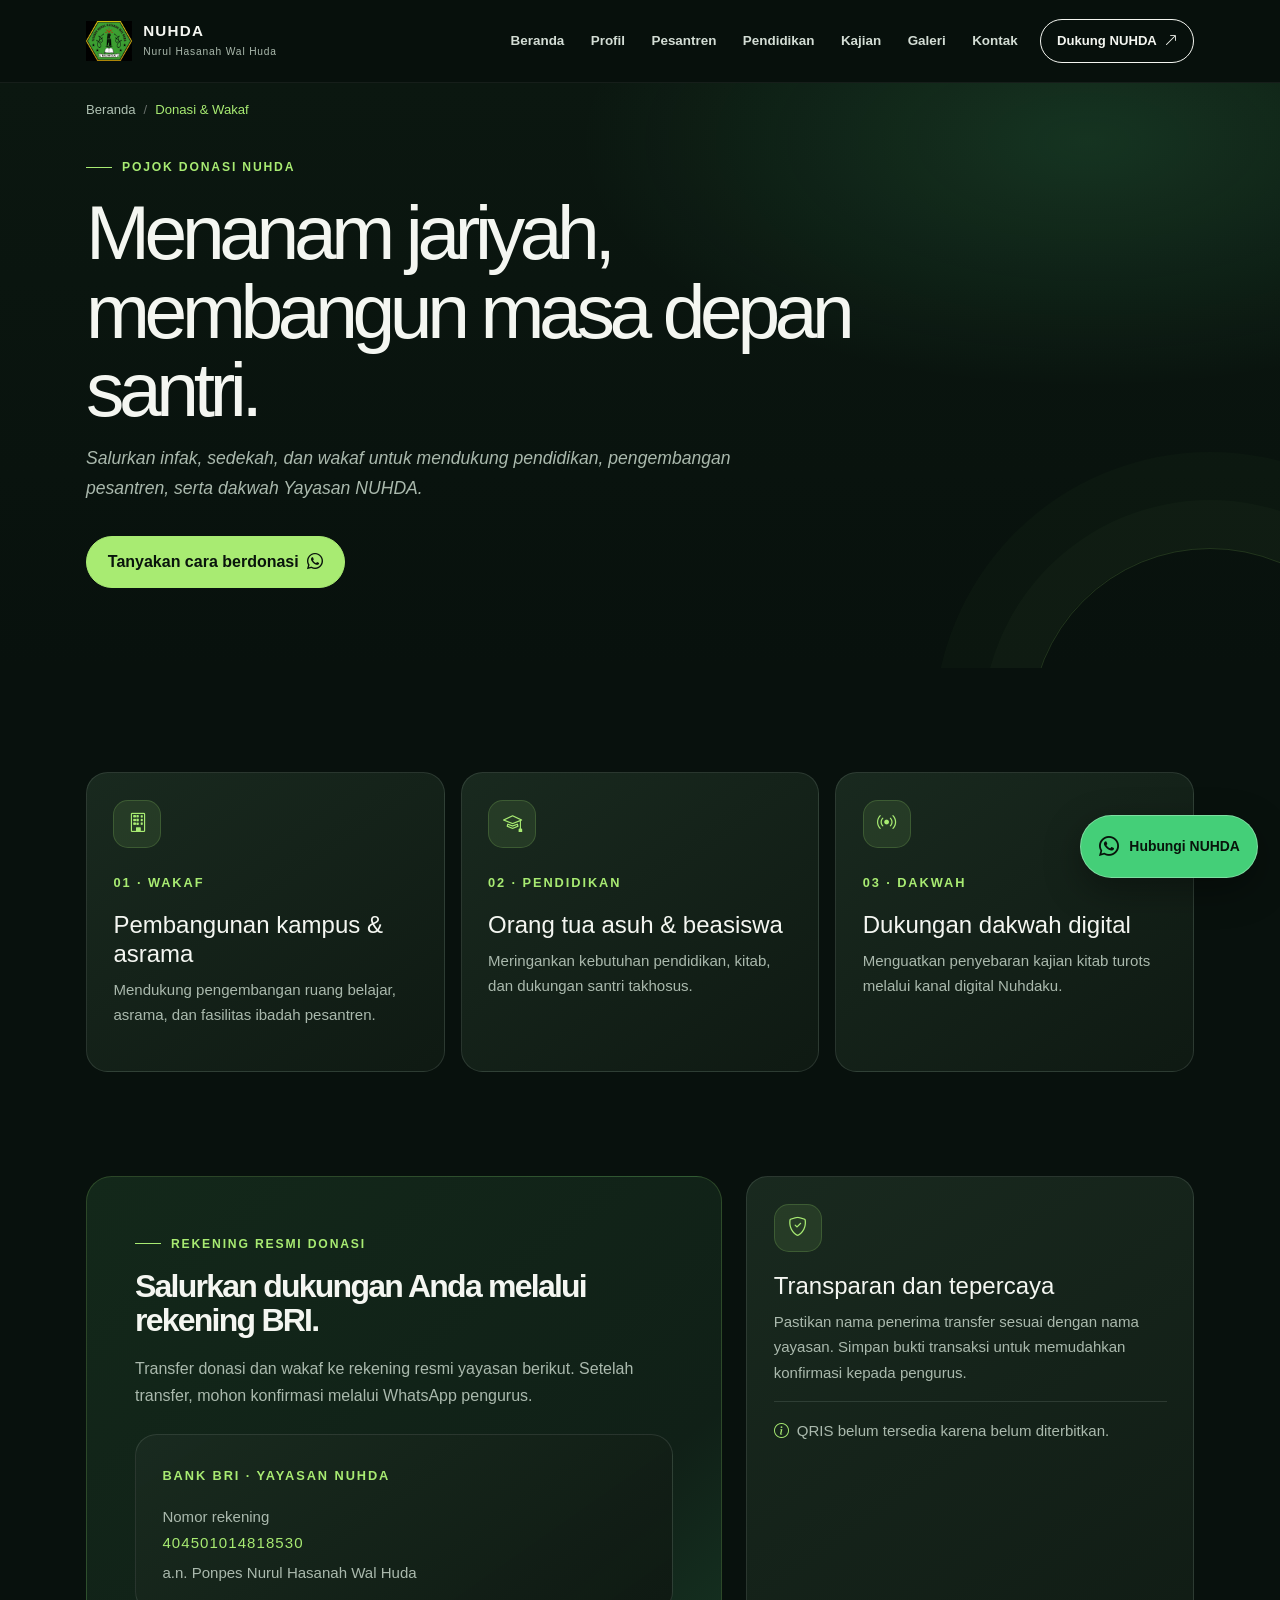
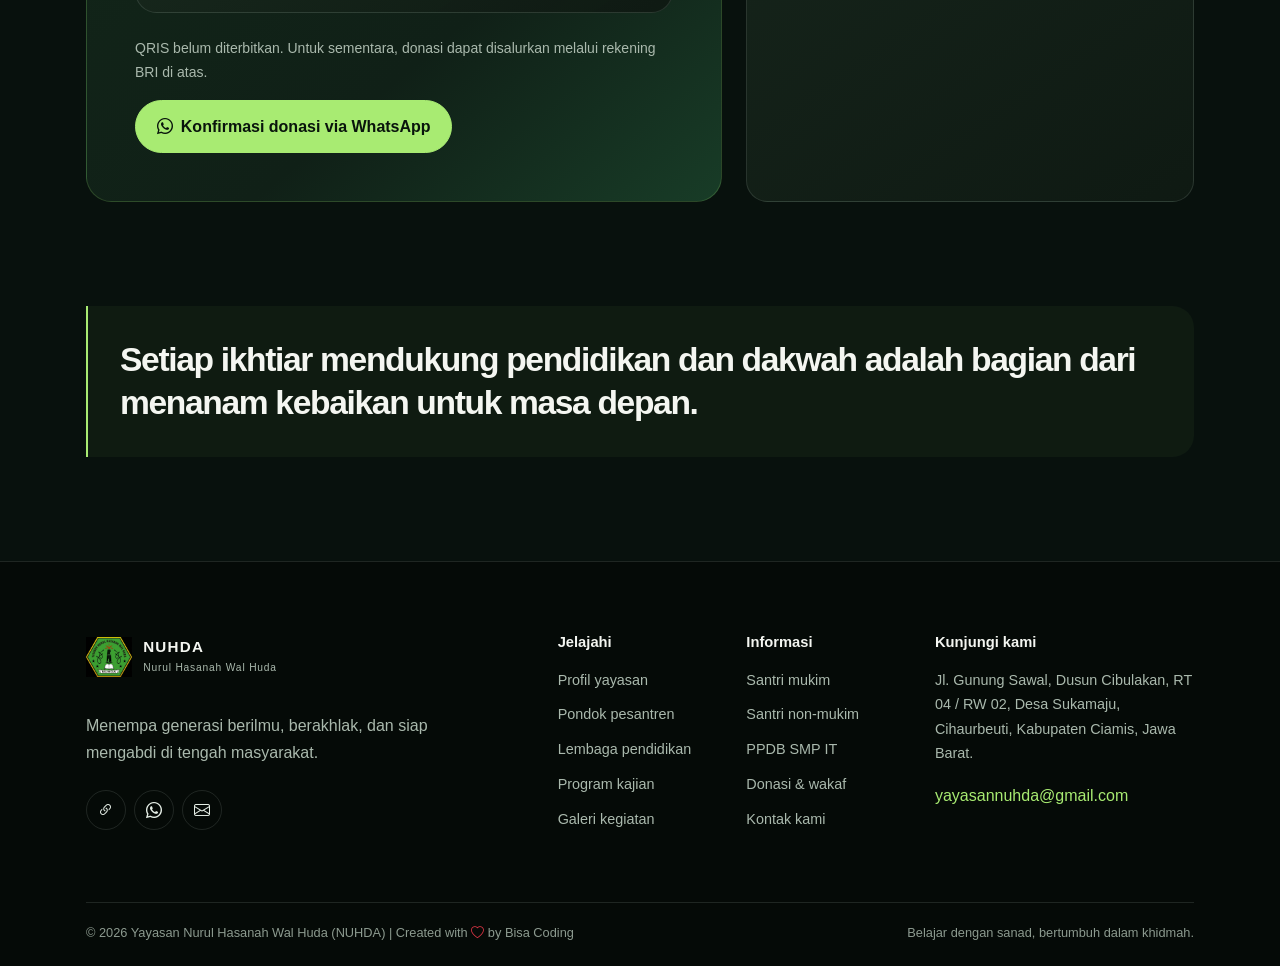
==== pages/donasi.html @ dc259652 "first commit" ====
<!doctype html>
<html lang="id"><head><meta charset="utf-8"><meta name="viewport" content="width=device-width, initial-scale=1"><meta name="description" content="Dukung pendidikan santri, pengembangan pesantren, dan dakwah digital Yayasan NUHDA melalui donasi dan wakaf."><title>Donasi & Wakaf — NUHDA</title><link href="https://cdn.jsdelivr.net/npm/bootstrap@5.3.3/dist/css/bootstrap.min.css" rel="stylesheet"><link href="https://cdn.jsdelivr.net/npm/bootstrap-icons@1.11.3/font/bootstrap-icons.min.css" rel="stylesheet"><link href="../assets/css/site.css" rel="stylesheet"></head>
<body data-page="donasi"><header class="site-header" data-site-header></header><main>
  <section class="page-hero"><div class="container"><nav aria-label="breadcrumb"><ol class="breadcrumb"><li class="breadcrumb-item"><a href="../index.html">Beranda</a></li><li class="breadcrumb-item active" aria-current="page">Donasi & Wakaf</li></ol></nav><span class="eyebrow">Pojok donasi NUHDA</span><h1>Menanam jariyah, membangun masa depan santri.</h1><p>Salurkan infak, sedekah, dan wakaf untuk mendukung pendidikan, pengembangan pesantren, serta dakwah Yayasan NUHDA.</p><a href="https://wa.me/6282115499505" class="btn btn-primary-green mt-3" target="_blank" rel="noopener noreferrer">Tanyakan cara berdonasi <i class="bi bi-whatsapp ms-1"></i></a></div></section>
  <section class="section-space"><div class="container"><div class="row g-3">
    <div class="col-md-4"><article class="surface-card"><span class="card-icon"><i class="bi bi-building"></i></span><span class="program-number">01 · WAKAF</span><h2 class="mt-3 h4">Pembangunan kampus & asrama</h2><p>Mendukung pengembangan ruang belajar, asrama, dan fasilitas ibadah pesantren.</p></article></div>
    <div class="col-md-4"><article class="surface-card"><span class="card-icon"><i class="bi bi-mortarboard"></i></span><span class="program-number">02 · PENDIDIKAN</span><h2 class="mt-3 h4">Orang tua asuh & beasiswa</h2><p>Meringankan kebutuhan pendidikan, kitab, dan dukungan santri takhosus.</p></article></div>
    <div class="col-md-4"><article class="surface-card"><span class="card-icon"><i class="bi bi-broadcast"></i></span><span class="program-number">03 · DAKWAH</span><h2 class="mt-3 h4">Dukungan dakwah digital</h2><p>Menguatkan penyebaran kajian kitab turots melalui kanal digital Nuhdaku.</p></article></div>
  </div></div></section>
  <section class="section-space pt-0"><div class="container"><div class="row g-4 align-items-stretch">
    <div class="col-lg-7"><div class="accent-panel h-100"><span class="eyebrow">Rekening resmi donasi</span><h2 class="section-title fs-2">Salurkan dukungan Anda melalui rekening BRI.</h2><p class="text-muted">Transfer donasi dan wakaf ke rekening resmi yayasan berikut. Setelah transfer, mohon konfirmasi melalui WhatsApp pengurus.</p><div class="surface-card my-4"><span class="program-number">BANK BRI · YAYASAN NUHDA</span><p class="text-muted mb-1 mt-3">Nomor rekening</p><p class="h3 mb-0 text-green" style="letter-spacing:.07em">404501014818530</p><p class="small text-muted mt-2 mb-0">a.n. Ponpes Nurul Hasanah Wal Huda</p></div><p class="small text-muted">QRIS belum diterbitkan. Untuk sementara, donasi dapat disalurkan melalui rekening BRI di atas.</p><a class="btn btn-primary-green" href="https://wa.me/6282115499505?text=Assalamu%27alaikum%2C%20saya%20telah%20berdonasi%20ke%20rekening%20BRI%20Yayasan%20NUHDA.%20Berikut%20saya%20kirimkan%20bukti%20transfer." target="_blank" rel="noopener noreferrer"><i class="bi bi-whatsapp me-2"></i>Konfirmasi donasi via WhatsApp</a></div></div>
    <div class="col-lg-5"><div class="surface-card h-100"><span class="card-icon"><i class="bi bi-shield-check"></i></span><h2 class="h4">Transparan dan tepercaya</h2><p class="text-muted">Pastikan nama penerima transfer sesuai dengan nama yayasan. Simpan bukti transaksi untuk memudahkan konfirmasi kepada pengurus.</p><hr class="soft-divider"><p class="small text-muted mb-0"><i class="bi bi-info-circle text-green me-2"></i>QRIS belum tersedia karena belum diterbitkan.</p></div></div>
  </div></div></section>
  <section class="section-space pt-0"><div class="container"><div class="quote-block"><p>Setiap ikhtiar mendukung pendidikan dan dakwah adalah bagian dari menanam kebaikan untuk masa depan.</p></div></div></section>
</main><div data-site-footer></div><script src="https://cdn.jsdelivr.net/npm/bootstrap@5.3.3/dist/js/bootstrap.bundle.min.js"></script><script src="../assets/js/main.js"></script></body></html>
---- assets/css/site.css ----
:root {
  --ink: #08110d;
  --ink-soft: #101b15;
  --surface: #15231b;
  --surface-light: #1b2c21;
  --line: rgba(220, 239, 224, 0.12);
  --text: #f4f6f1;
  --muted: #aab9ad;
  --green: #a8eb72;
  --green-strong: #4cc576;
  --green-dark: #173d2b;
  --cream: #e6eadf;
  --radius: 1.35rem;
  --shadow: 0 24px 70px rgba(0, 0, 0, 0.26);
}

* {
  box-sizing: border-box;
}
html {
  scroll-behavior: smooth;
  overflow-x: clip;
}
body {
  background: var(--ink);
  color: var(--text);
  font-family: Inter, "Segoe UI", Arial, sans-serif;
  line-height: 1.7;
  -webkit-font-smoothing: antialiased;
  overflow-x: clip;
}
::selection {
  background: var(--green);
  color: var(--ink);
}
a {
  color: inherit;
  text-decoration: none;
}
a:hover {
  color: var(--green);
}
img {
  max-width: 100%;
}
.text-muted {
  color: var(--muted) !important;
}
.text-green {
  color: var(--green) !important;
}
.text-uppercase {
  letter-spacing: 0.14em;
}
.section-space {
  padding: 6.5rem 0;
}
.section-space-sm {
  padding: 4.5rem 0;
}
.container {
  --bs-gutter-x: 2rem;
}
.eyebrow {
  display: inline-flex;
  align-items: center;
  gap: 0.65rem;
  color: var(--green);
  font-size: 0.76rem;
  font-weight: 750;
  letter-spacing: 0.15em;
  text-transform: uppercase;
}
.eyebrow::before {
  content: "";
  width: 1.6rem;
  height: 1px;
  background: currentColor;
}
.section-title {
  max-width: 760px;
  margin: 0.9rem 0 1.1rem;
  font-size: clamp(2rem, 4vw, 3.6rem);
  font-weight: 700;
  letter-spacing: -0.055em;
  line-height: 1.08;
}
.section-intro {
  max-width: 650px;
  color: var(--muted);
  font-size: 1.05rem;
}
.display-title {
  font-size: clamp(3rem, 7.5vw, 6.6rem);
  line-height: 0.98;
  letter-spacing: -0.075em;
  font-weight: 750;
}
.btn {
  border-radius: 999px;
  padding: 0.82rem 1.3rem;
  font-weight: 700;
  transition:
    transform 0.2s ease,
    background 0.2s ease;
}
.btn:hover {
  transform: translateY(-2px);
}
.btn-primary-green {
  color: #09140c;
  background: var(--green);
  border: 1px solid var(--green);
}
.btn-primary-green:hover,
.btn-primary-green:focus {
  color: #09140c;
  background: #bdf68e;
  border-color: #bdf68e;
}
.btn-outline-light {
  border-color: rgba(255, 255, 255, 0.26);
}
.btn-outline-light:hover {
  background: rgba(255, 255, 255, 0.08);
  border-color: rgba(255, 255, 255, 0.6);
  color: white;
}
.btn-outline-green {
  border: 1px solid rgba(168, 235, 114, 0.55);
  color: var(--green);
}
.btn-outline-green:hover {
  background: var(--green);
  color: var(--ink);
}
.site-header {
  position: sticky;
  top: 0;
  z-index: 1000;
  background: rgba(8, 17, 13, 0.89);
  border-bottom: 1px solid rgba(255, 255, 255, 0.06);
  backdrop-filter: blur(18px);
}
.navbar {
  min-height: 82px;
}
.navbar-brand {
  display: inline-flex;
  gap: 0.7rem;
  align-items: center;
  color: var(--text);
}
.brand-logo {
  display: block;
  width: 46px;
  height: 46px;
  flex: 0 0 46px;
  object-fit: contain;
}
.brand-name {
  display: block;
  font-size: 0.95rem;
  font-weight: 800;
  letter-spacing: 0.08em;
  line-height: 1.15;
  color: var(--text);
}
.brand-name:hover {
  color: var(--green) !important;
}
.brand-sub {
  display: block;
  margin-top: 0.24rem;
  color: var(--muted);
  font-size: 0.64rem;
  letter-spacing: 0.08em;
}
.navbar-nav {
  gap: 0.15rem;
}
.navbar-nav .nav-link {
  padding: 0.65rem 0.75rem !important;
  color: #d3ddd5;
  font-size: 0.84rem;
  font-weight: 600;
}
.navbar-nav .nav-link:hover,
.navbar-nav .nav-link.active,
.navbar-nav .show > .nav-link {
  color: var(--green);
}
.dropdown-menu {
  padding: 0.55rem;
  background: var(--surface);
  border: 1px solid var(--line);
  border-radius: 0.9rem;
  box-shadow: var(--shadow);
}
.dropdown-item {
  padding: 0.7rem 0.85rem;
  color: #e2e9e3;
  border-radius: 0.55rem;
  font-size: 0.88rem;
}
.dropdown-item:hover,
.dropdown-item.active {
  color: var(--green);
  background: rgba(168, 235, 114, 0.09);
}
.navbar-toggler {
  border-color: var(--line);
  box-shadow: none !important;
}
.navbar-toggler-icon {
  filter: invert(1);
}
.nav-cta {
  font-size: 0.82rem;
  padding: 0.7rem 1rem;
}
.page-hero {
  position: relative;
  overflow: hidden;
  padding: 1rem 0 5rem;
  background:
    radial-gradient(
      ellipse at 85% 10%,
      rgba(76, 197, 118, 0.17),
      transparent 33%
    ),
    linear-gradient(180deg, #0b1710, var(--ink));
}
.page-hero::after {
  position: absolute;
  content: "";
  width: 360px;
  height: 360px;
  right: -110px;
  bottom: -240px;
  border: 1px solid rgba(168, 235, 114, 0.16);
  border-radius: 50%;
  box-shadow:
    0 0 0 48px rgba(168, 235, 114, 0.025),
    0 0 0 96px rgba(168, 235, 114, 0.02);
}
.page-hero .container {
  position: relative;
  z-index: 1;
}
.page-hero h1 {
  max-width: 850px;
  margin: 1rem 0;
  font-size: clamp(2.7rem, 6vw, 5.4rem);
  letter-spacing: -0.07em;
  line-height: 1.02;
}
.page-hero p {
  max-width: 670px;
  color: var(--muted);
  font-size: 1.1rem;
  font-style: italic;
}
.hero {
  min-height: min(760px, calc(100vh - 82px));
  display: flex;
  align-items: flex-start;
  position: relative;
  isolation: isolate;
  overflow: hidden;
}
.hero::before {
  position: absolute;
  z-index: -2;
  inset: 0;
  content: "";
  background: url("../img/gallery/WhatsApp Image 2026-10-20 at 20.29.22.jpeg")
    center 44% / cover no-repeat;
  opacity: 0.48;
}
.hero::after {
  position: absolute;
  z-index: -1;
  inset: 0;
  content: "";
  background:
    linear-gradient(
      90deg,
      rgba(8, 17, 13, 0.98) 0%,
      rgba(8, 17, 13, 0.84) 45%,
      rgba(8, 17, 13, 0.23) 100%
    ),
    linear-gradient(0deg, var(--ink), transparent 28%);
}
.hero-copy {
  max-width: 820px;
  padding: 1rem 0 6.5rem;
}
.hero-copy .lead {
  max-width: 610px;
  margin: 1.5rem 0 2rem;
  color: #d5ded5;
  font-size: clamp(1.04rem, 2vw, 1.25rem);
}
.lead span {
  display: block;
  margin-top: 0.35rem;
  color: var(--green);
  font-size: 1.05rem;
  font-weight: 650;
  font-style: italic;
}
.hero-meta {
  display: flex;
  flex-wrap: wrap;
  gap: 0.6rem 1.4rem;
  margin-top: 2rem;
  color: #d1ddd3;
  font-size: 0.88rem;
}
.hero-meta span {
  display: inline-flex;
  gap: 0.45rem;
  align-items: center;
}
.hero-meta i {
  color: var(--green);
}
.stat-strip {
  position: relative;
  margin-top: -1px;
  background: #0d1711;
  border-block: 1px solid var(--line);
}
.stat-item {
  height: 100%;
  padding: 1.6rem 1.4rem;
  border-right: 1px solid var(--line);
}
.stat-item strong {
  display: block;
  color: var(--green);
  font-size: 1.9rem;
  letter-spacing: -0.06em;
}
.stat-item span {
  color: var(--muted);
  font-size: 0.84rem;
}
article.surface-card{
  min-height: 300px;
  padding: 1.65rem;
}
.surface-card {
  min-height: 150px;
  padding: 1.65rem;
  background: linear-gradient(
    145deg,
    rgba(26, 43, 32, 0.96),
    rgba(15, 26, 19, 0.98)
  );
  border: 1px solid var(--line);
  border-radius: var(--radius);
  transition:
    border-color 0.2s ease,
    transform 0.2s ease;
}
a.surface-card {
  display: block;
}
a.surface-card:hover {
  transform: translateY(-5px);
  border-color: rgba(168, 235, 114, 0.45);
  color: var(--text);
}
.card-icon {
  display: grid;
  width: 48px;
  height: 48px;
  place-items: center;
  margin-bottom: 1.25rem;
  color: var(--green);
  background: rgba(168, 235, 114, 0.1);
  border: 1px solid rgba(168, 235, 114, 0.18);
  border-radius: 15px;
  font-size: 1.2rem;
}
.surface-card h3 {
  margin-bottom: 0.55rem;
  font-size: 1.18rem;
  font-weight: 700;
  letter-spacing: -0.025em;
}
.surface-card p {
  margin-bottom: 0;
  color: var(--muted);
  font-size: 0.94rem;
}
.card-arrow {
  display: inline-flex;
  align-items: center;
  gap: 0.5rem;
  margin-top: 1.2rem;
  color: var(--green);
  font-size: 0.88rem;
  font-weight: 700;
}
.photo-frame {
  position: relative;
  overflow: hidden;
  border-radius: var(--radius);
  background: var(--surface);
}
.photo-frame img {
  width: 100%;
  height: 100%;
  min-height: 280px;
  object-fit: cover;
}
.photo-caption {
  position: absolute;
  right: 1rem;
  bottom: 1rem;
  left: 1rem;
  padding: 1rem 1.1rem;
  background: rgba(8, 17, 13, 0.76);
  border: 1px solid rgba(255, 255, 255, 0.15);
  border-radius: 1rem;
  backdrop-filter: blur(12px);
}
.photo-caption strong {
  display: block;
  font-size: 0.95rem;
}
.photo-caption span {
  color: #c0cec2;
  font-size: 0.8rem;
}
.quote-block {
  padding: 2rem;
  border-left: 2px solid var(--green);
  background: rgba(168, 235, 114, 0.045);
  border-radius: 0 var(--radius) var(--radius) 0;
}
.quote-block p {
  margin: 0;
  font-size: clamp(1.35rem, 3vw, 2.1rem);
  font-weight: 650;
  letter-spacing: -0.04em;
  line-height: 1.3;
}
.list-check {
  display: grid;
  gap: 0.8rem;
  padding: 0;
  list-style: none;
}
.list-check li {
  display: flex;
  gap: 0.75rem;
  align-items: flex-start;
  color: #d4ded5;
}
.list-check i {
  margin-top: 0.35rem;
  color: var(--green);
}
.pill {
  display: inline-flex;
  padding: 0.38rem 0.76rem;
  color: #dff4cf;
  background: rgba(168, 235, 114, 0.08);
  border: 1px solid rgba(168, 235, 114, 0.16);
  border-radius: 999px;
  font-size: 0.78rem;
  font-weight: 650;
}
.accent-panel {
  padding: clamp(1.5rem, 4vw, 3rem);
  background: linear-gradient(140deg, #13281a, #102017 66%, #183c27);
  border: 1px solid rgba(168, 235, 114, 0.18);
  border-radius: calc(var(--radius) + 0.25rem);
}
.soft-divider {
  border-color: var(--line);
  opacity: 1;
}
.program-number {
  color: var(--green);
  font-size: 0.8rem;
  font-weight: 800;
  letter-spacing: 0.15em;
}
.program-card {
  min-height: 240px;
}
.form-control,
.form-select {
  padding: 0.8rem 0.95rem;
  color: var(--text);
  background: #0d1711;
  border-color: var(--line);
  border-radius: 0.8rem;
}
.form-control:focus,
.form-select:focus {
  color: var(--text);
  background: #0d1711;
  border-color: var(--green-strong);
  box-shadow: 0 0 0 0.2rem rgba(76, 197, 118, 0.12);
}
.form-control::placeholder {
  color: #819087;
}
.form-label {
  color: #d9e2da;
  font-size: 0.87rem;
  font-weight: 650;
}
.map-frame {
  position: relative;
  height: 320px;
  min-height: 0;
  overflow: hidden;
  isolation: isolate;
  background: var(--surface);
  border: 1px solid var(--line);
  border-radius: var(--radius);
}
.map-frame iframe {
  position: absolute;
  inset: 0;
  display: block;
  width: 100%;
  height: 100%;
  min-height: 0;
  border: 0;
  filter: grayscale(0.8) invert(0.9) contrast(0.86);
}
.contact-map-grid {
  display: grid;
  grid-template-columns: repeat(2, minmax(0, 1fr));
  gap: 1rem;
  margin-top: 1rem;
}
.contact-map-grid > [class*="col-"] {
  width: auto;
  padding: 0;
}
.contact-map-grid .surface-card {
  height: auto;
  min-height: 150px;
}
.site-footer {
  position: relative;
  z-index: 1;
  padding: 4.5rem 0 1.4rem;
  background: #050a07;
  border-top: 1px solid var(--line);
}
.footer-title {
  margin-bottom: 1rem;
  font-size: 0.92rem;
  font-weight: 750;
}
.footer-links {
  display: grid;
  gap: 0.65rem;
  padding: 0;
  list-style: none;
  color: var(--muted);
  font-size: 0.9rem;
}
.footer-links a:hover {
  color: var(--green);
}
.footer-bottom {
  margin-top: 3.4rem;
  padding-top: 1.2rem;
  border-top: 1px solid var(--line);
  color: #8c9a8f;
  font-size: 0.8rem;
}
.social-link {
  display: inline-grid;
  width: 40px;
  height: 40px;
  place-items: center;
  color: #e5eee6;
  border: 1px solid var(--line);
  border-radius: 50%;
}
.social-link:hover {
  color: var(--ink);
  background: var(--green);
  border-color: var(--green);
}
.whatsapp-float {
  position: fixed;
  z-index: 1050;
  right: 1.35rem;
  bottom: 1.35rem;
  display: flex;
  align-items: center;
  gap: 0.65rem;
  padding: 0.85rem 1.1rem;
  color: #08140b;
  background: #44cf78;
  border: 1px solid rgba(255, 255, 255, 0.3);
  border-radius: 999px;
  box-shadow: 0 12px 36px rgba(0, 0, 0, 0.35);
  font-size: 0.87rem;
  font-weight: 800;
}
.whatsapp-float:hover {
  color: #08140b;
  background: #70e697;
  transform: translateY(-2px);
}
.whatsapp-float i {
  font-size: 1.25rem;
}
.breadcrumb {
  --bs-breadcrumb-divider-color: rgba(255, 255, 255, 0.38);
  margin-bottom: 1.7rem;
}
.breadcrumb-item,
.breadcrumb-item a {
  color: #afc1b2;
  font-size: 0.82rem;
}
.breadcrumb-item.active {
  color: var(--green);
}
.table-dark {
  --bs-table-bg: rgba(15, 26, 19, 0.88);
  --bs-table-color: #e7eee7;
  --bs-table-border-color: var(--line);
}
.table-responsive {
  overflow: hidden;
  border: 1px solid var(--line);
  border-radius: 1rem;
}
.accordion-item {
  color: var(--text);
  background: var(--surface);
  border-color: var(--line);
}
.accordion-button {
  color: var(--text);
  background: var(--surface-light);
  font-weight: 700;
}
.accordion-button:not(.collapsed) {
  color: var(--green);
  background: #1a3022;
  box-shadow: none;
}
.accordion-button:focus {
  box-shadow: 0 0 0 0.2rem rgba(76, 197, 118, 0.13);
}
.accordion-button::after {
  filter: invert(1);
}
.accordion-body {
  color: #c4d0c6;
}
.swiper {
  width: 100%;
}
.gallery-main {
  overflow: hidden;
  border-radius: var(--radius);
  background: var(--surface);
}
.gallery-main .swiper-slide {
  position: relative;
  height: min(62vw, 620px);
  min-height: 300px;
  overflow: hidden;
}
.gallery-main img {
  width: 100%;
  height: 100%;
  object-fit: cover;
}
.gallery-main .photo-caption {
  max-width: 430px;
}
.gallery-thumb-navigation {
  display: flex;
  align-items: center;
  gap: 0.75rem;
  margin-top: 1rem;
}
.gallery-thumb-navigation button {
  display: grid;
  flex: 0 0 42px;
  width: 42px;
  height: 42px;
  place-items: center;
  color: var(--ink);
  background: var(--surface);
  border: 1px solid var(--line);
  border-radius: 50%;
}
.gallery-thumb-navigation button:hover:not(:disabled) {
  color: var(--ink);
  background: var(--green);
  border-color: var(--green);
}
.gallery-thumb-navigation button:disabled {
  cursor: not-allowed;
  opacity: 0.4;
}
.gallery-thumbs {
  min-width: 0;
  margin-top: 0;
}
.gallery-thumbs .swiper-slide {
  height: 92px;
  overflow: hidden;
  opacity: 0.48;
  border: 2px solid transparent;
  border-radius: 0.8rem;
  cursor: pointer;
}
.gallery-thumbs .swiper-slide-thumb-active {
  opacity: 1;
  border-color: var(--green);
}
.gallery-thumbs img {
  width: 100%;
  height: 100%;
  object-fit: cover;
}
.filter-chip {
  padding: 0.56rem 0.95rem;
  color: #cbd7cd;
  background: transparent;
  border: 1px solid var(--line);
  border-radius: 999px;
  font-size: 0.84rem;
  font-weight: 650;
}
.filter-chip:hover,
.filter-chip.active {
  color: var(--ink);
  background: var(--green);
  border-color: var(--green);
}
.gallery-section[data-hidden="true"] {
  display: none;
}
.form-message {
  min-height: 1.5rem;
  color: var(--green);
  font-size: 0.9rem;
}
.ratio > iframe {
  border: 0;
}

@media (max-width: 991.98px) {
  .contact-map-grid {
    grid-template-columns: 1fr;
  }
  .navbar-collapse {
    padding: 1rem 0 1.4rem;
  }
  .navbar-nav {
    gap: 0;
  }
  .navbar-nav .nav-link {
    padding: 0.72rem 0.3rem !important;
  }
  .nav-cta {
    margin-top: 0.7rem;
  }
  .hero {
    min-height: 680px;
  }
  .hero::after {
    background:
      linear-gradient(90deg, rgba(8, 17, 13, 0.94), rgba(8, 17, 13, 0.55)),
      linear-gradient(0deg, var(--ink), transparent 35%);
  }
  .section-space {
    padding: 5rem 0;
  }
}
@media (max-width: 575.98px) {
  .container {
    --bs-gutter-x: 1.35rem;
  }
  .row.g-5 {
    margin-left: -0.675rem !important;
    margin-right: -0.675rem !important;
  }
  .navbar {
    min-height: 72px;
  }
  .brand-logo {
    width: 40px;
    height: 40px;
    flex-basis: 40px;
  }
  .hero {
    min-height: 650px;
  }
  .hero-copy {
    padding: 1rem 0 5rem;
  }
  .page-hero {
    padding: 1rem 0 3.7rem;
  }
  .section-space {
    padding: 4rem 0;
  }
  .stat-item {
    padding: 1.15rem 0.75rem;
  }
  .stat-item strong {
    font-size: 1.55rem;
  }
  .stat-item span {
    font-size: 0.75rem;
  }
  .gallery-thumbs .swiper-slide {
    height: 68px;
  }
  .whatsapp-float {
    right: 0.8rem;
    bottom: 0.8rem;
    padding: 0.78rem 0.9rem;
  }
  .whatsapp-float span {
    display: none;
  }
}
@media (prefers-reduced-motion: reduce) {
  *,
  *::before,
  *::after {
    scroll-behavior: auto !important;
    transition: none !important;
  }
}
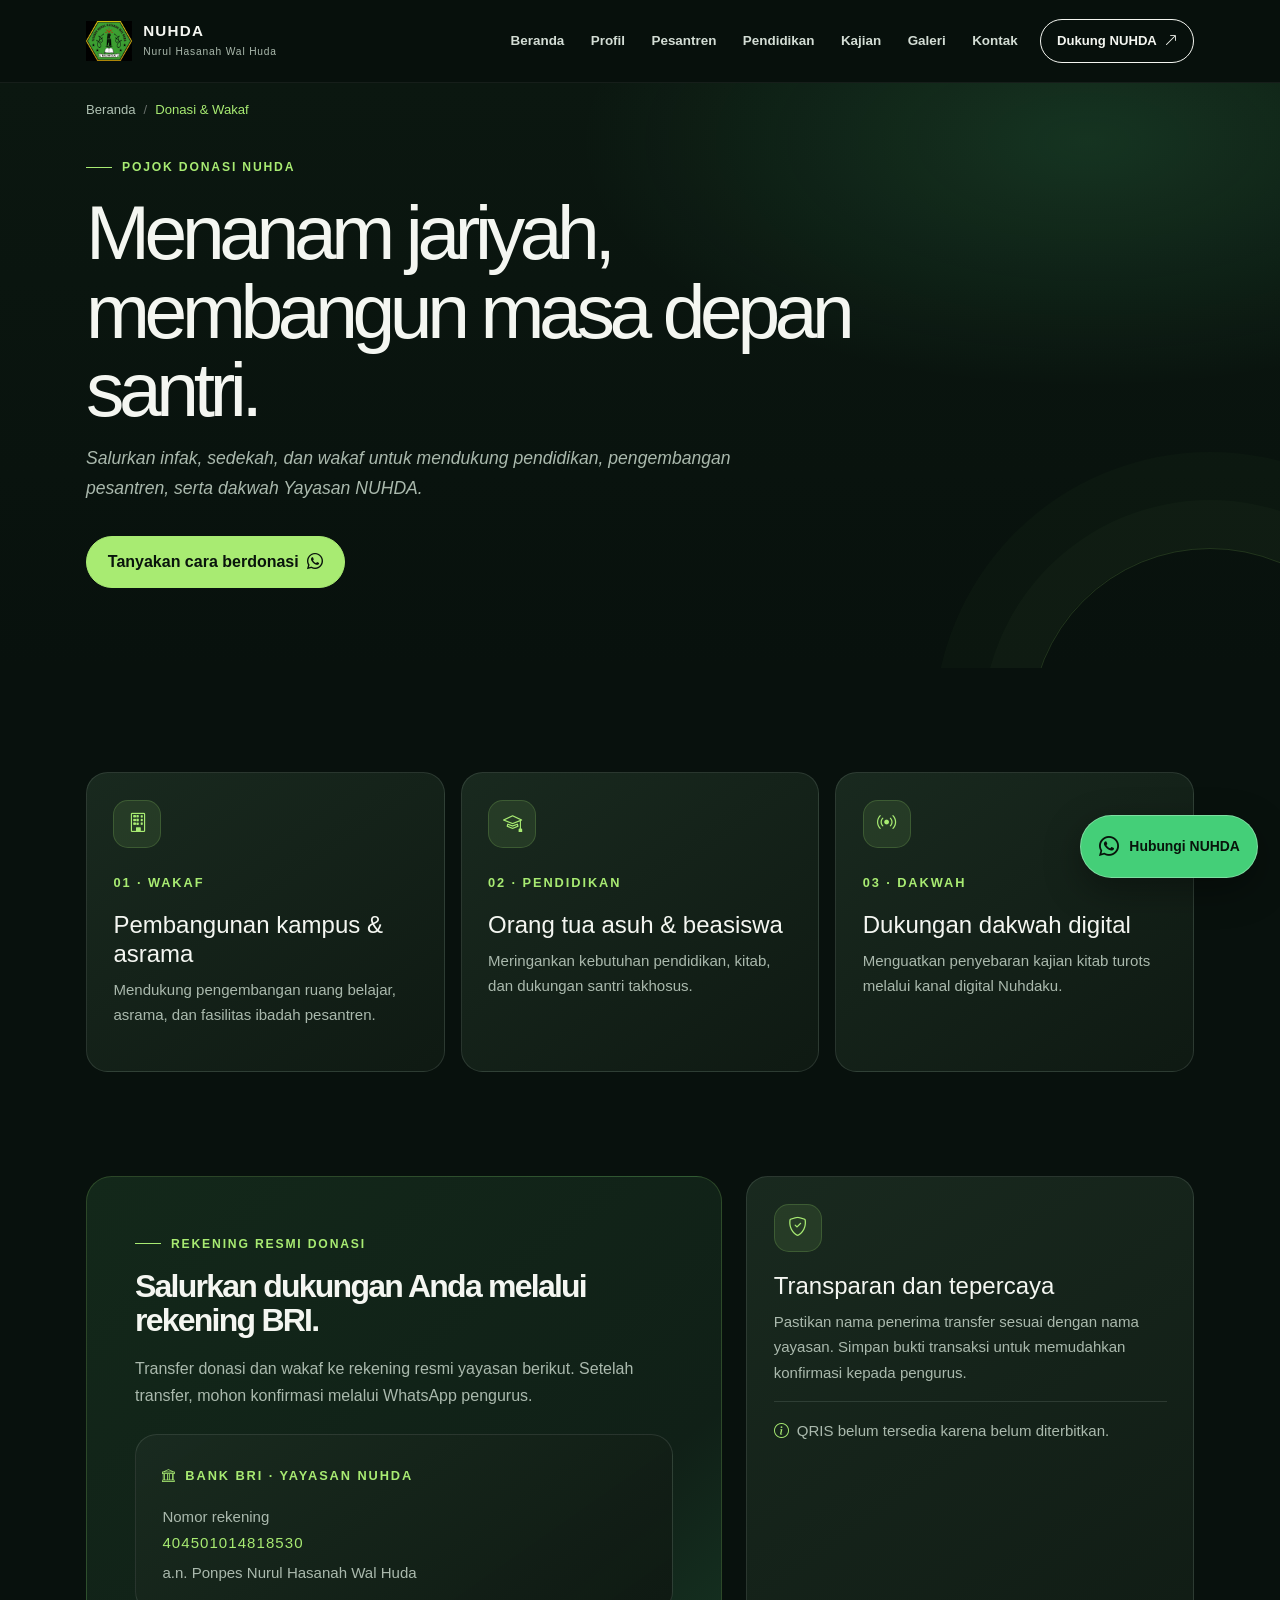
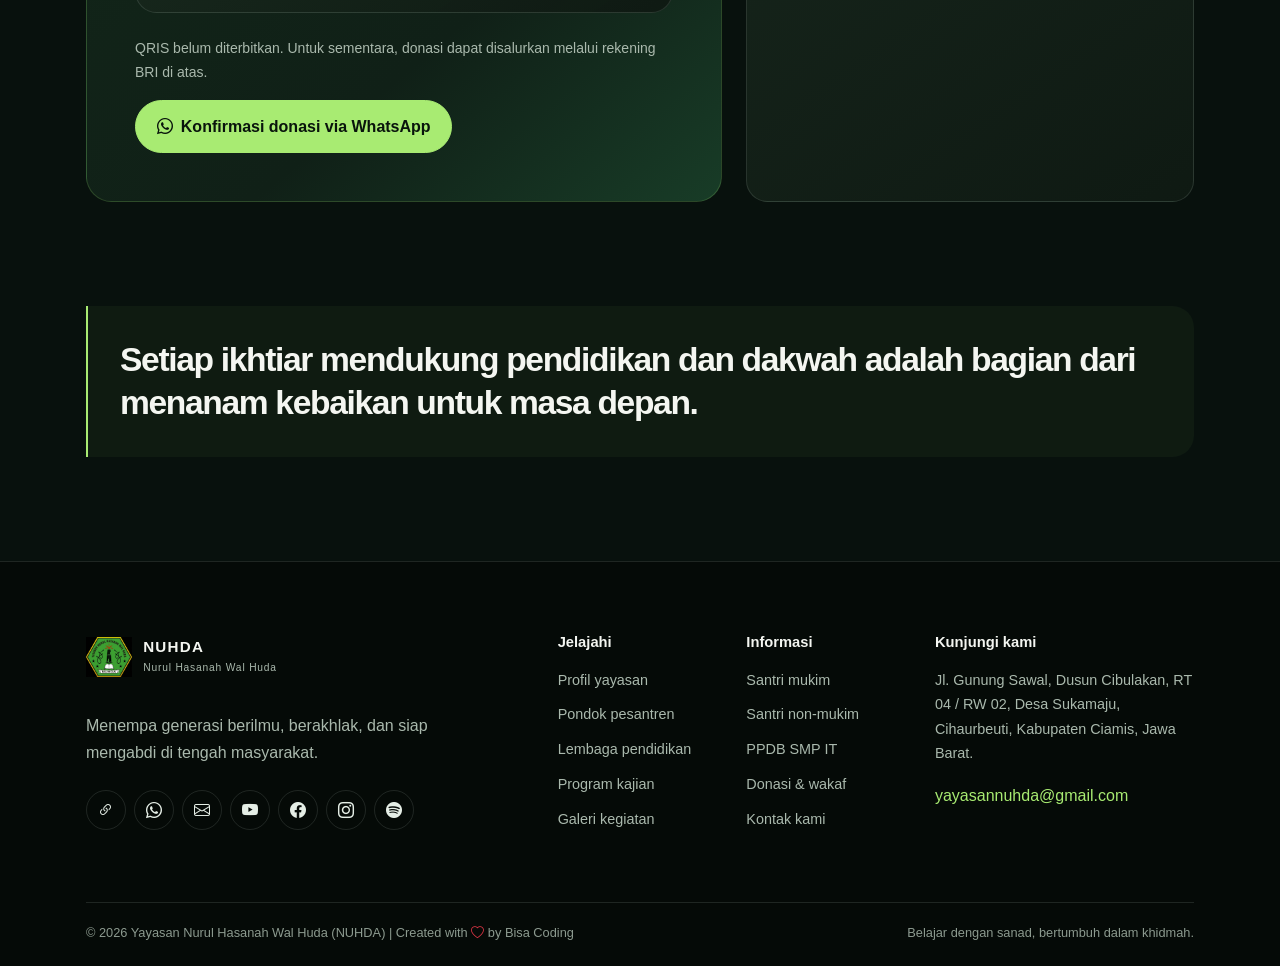
==== commit f8236b61: "perbaikan baru" ====
--- a/pages/donasi.html
+++ b/pages/donasi.html
@@ -8,7 +8,7 @@
     <div class="col-md-4"><article class="surface-card"><span class="card-icon"><i class="bi bi-broadcast"></i></span><span class="program-number">03 · DAKWAH</span><h2 class="mt-3 h4">Dukungan dakwah digital</h2><p>Menguatkan penyebaran kajian kitab turots melalui kanal digital Nuhdaku.</p></article></div>
   </div></div></section>
   <section class="section-space pt-0"><div class="container"><div class="row g-4 align-items-stretch">
-    <div class="col-lg-7"><div class="accent-panel h-100"><span class="eyebrow">Rekening resmi donasi</span><h2 class="section-title fs-2">Salurkan dukungan Anda melalui rekening BRI.</h2><p class="text-muted">Transfer donasi dan wakaf ke rekening resmi yayasan berikut. Setelah transfer, mohon konfirmasi melalui WhatsApp pengurus.</p><div class="surface-card my-4"><span class="program-number">BANK BRI · YAYASAN NUHDA</span><p class="text-muted mb-1 mt-3">Nomor rekening</p><p class="h3 mb-0 text-green" style="letter-spacing:.07em">404501014818530</p><p class="small text-muted mt-2 mb-0">a.n. Ponpes Nurul Hasanah Wal Huda</p></div><p class="small text-muted">QRIS belum diterbitkan. Untuk sementara, donasi dapat disalurkan melalui rekening BRI di atas.</p><a class="btn btn-primary-green" href="https://wa.me/6282115499505?text=Assalamu%27alaikum%2C%20saya%20telah%20berdonasi%20ke%20rekening%20BRI%20Yayasan%20NUHDA.%20Berikut%20saya%20kirimkan%20bukti%20transfer." target="_blank" rel="noopener noreferrer"><i class="bi bi-whatsapp me-2"></i>Konfirmasi donasi via WhatsApp</a></div></div>
+    <div class="col-lg-7"><div class="accent-panel h-100"><span class="eyebrow">Rekening resmi donasi</span><h2 class="section-title fs-2">Salurkan dukungan Anda melalui rekening BRI.</h2><p class="text-muted">Transfer donasi dan wakaf ke rekening resmi yayasan berikut. Setelah transfer, mohon konfirmasi melalui WhatsApp pengurus.</p><div class="surface-card my-4"><span class="program-number"><i class="bi bi-bank me-2"></i>BANK BRI · YAYASAN NUHDA</span><p class="text-muted mb-1 mt-3">Nomor rekening</p><p class="h3 mb-0 text-green" style="letter-spacing:.07em">404501014818530</p><p class="small text-muted mt-2 mb-0">a.n. Ponpes Nurul Hasanah Wal Huda</p></div><p class="small text-muted">QRIS belum diterbitkan. Untuk sementara, donasi dapat disalurkan melalui rekening BRI di atas.</p><a class="btn btn-primary-green" href="https://wa.me/6282115499505?text=Assalamu%27alaikum%2C%20saya%20telah%20berdonasi%20ke%20rekening%20BRI%20Yayasan%20NUHDA.%20Berikut%20saya%20kirimkan%20bukti%20transfer." target="_blank" rel="noopener noreferrer"><i class="bi bi-whatsapp me-2"></i>Konfirmasi donasi via WhatsApp</a></div></div>
     <div class="col-lg-5"><div class="surface-card h-100"><span class="card-icon"><i class="bi bi-shield-check"></i></span><h2 class="h4">Transparan dan tepercaya</h2><p class="text-muted">Pastikan nama penerima transfer sesuai dengan nama yayasan. Simpan bukti transaksi untuk memudahkan konfirmasi kepada pengurus.</p><hr class="soft-divider"><p class="small text-muted mb-0"><i class="bi bi-info-circle text-green me-2"></i>QRIS belum tersedia karena belum diterbitkan.</p></div></div>
   </div></div></section>
   <section class="section-space pt-0"><div class="container"><div class="quote-block"><p>Setiap ikhtiar mendukung pendidikan dan dakwah adalah bagian dari menanam kebaikan untuk masa depan.</p></div></div></section>
--- a/assets/css/site.css
+++ b/assets/css/site.css
@@ -274,8 +274,8 @@
   z-index: -2;
   inset: 0;
   content: "";
-  background: url("../img/gallery/WhatsApp Image 2026-10-20 at 20.29.22.jpeg")
-    center 44% / cover no-repeat;
+  background: url("../img/gallery/hero2.jpeg")
+    right / cover no-repeat;
   opacity: 0.48;
 }
 .hero::after {
@@ -539,7 +539,7 @@
 }
 .contact-map-grid {
   display: grid;
-  grid-template-columns: repeat(2, minmax(0, 1fr));
+  grid-template-columns: minmax(0, 1fr);
   gap: 1rem;
   margin-top: 1rem;
 }
